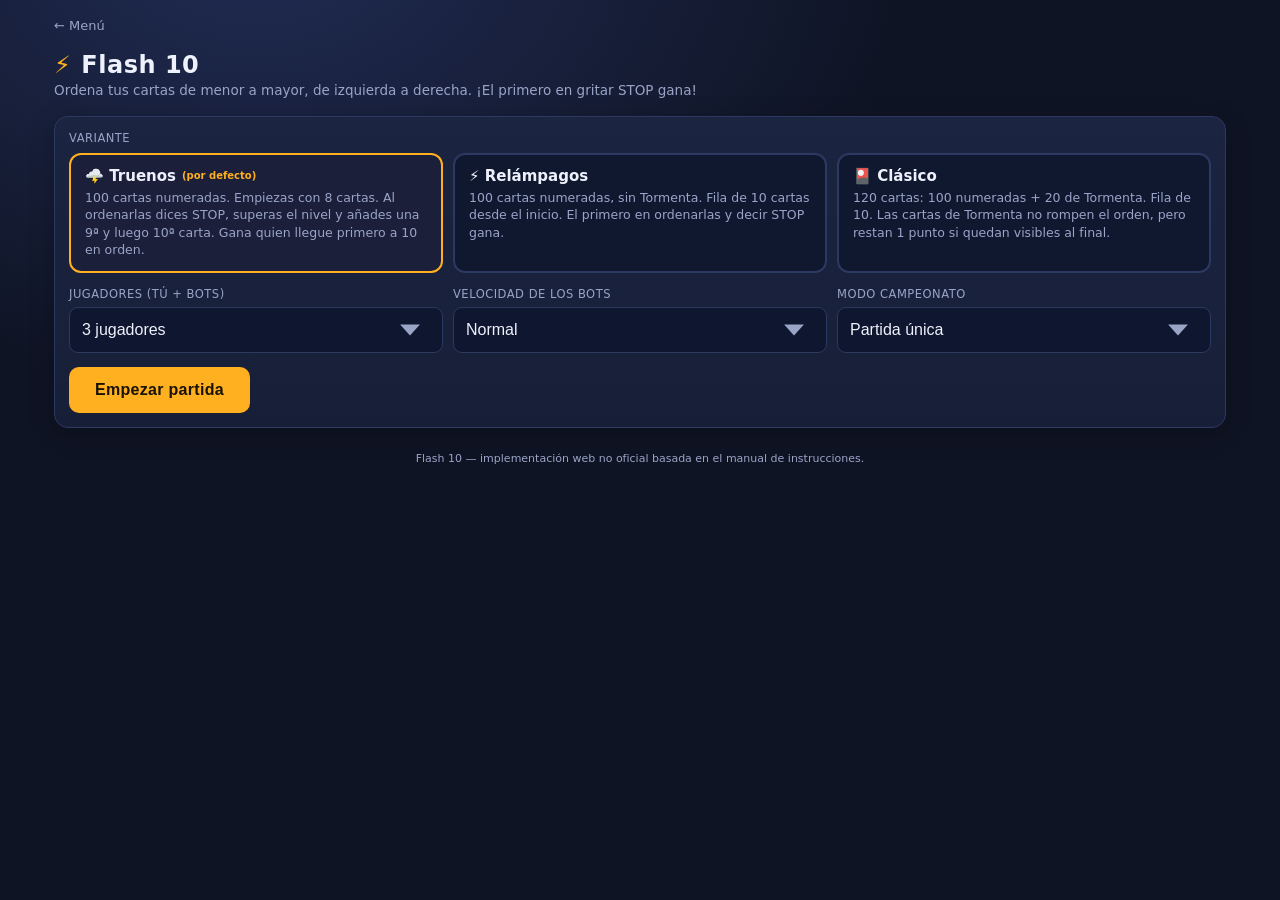
==== juego.html @ a61d8c2f "Flash10" ====
<!DOCTYPE html>
<html lang="es">
<head>
<meta charset="UTF-8">
<meta name="viewport" content="width=device-width, initial-scale=1.0, viewport-fit=cover">
<title>Flash 10</title>
<link rel="stylesheet" href="css/base.css">
<link rel="stylesheet" href="css/juego.css">
</head>
<body>
<div id="app">
  <a href="index.html" class="back-link">&larr; Menú</a>
  <h1><span class="bolt">⚡</span> Flash 10</h1>
  <p class="subtitle">Ordena tus cartas de menor a mayor, de izquierda a derecha. ¡El primero en gritar STOP gana!</p>

  <div id="setup" class="panel">
    <div class="field" style="gap:8px;">
      <label>Variante</label>
      <div class="mode-cards">
        <div class="mode-card selected" data-mode="truenos">
          <h3>🌩️ Truenos <span style="font-size:10px;color:var(--accent);">(por defecto)</span></h3>
          <p>100 cartas numeradas. Empiezas con 8 cartas. Al ordenarlas dices STOP, superas el nivel y añades una 9ª y luego 10ª carta. Gana quien llegue primero a 10 en orden.</p>
        </div>
        <div class="mode-card" data-mode="relampagos">
          <h3>⚡ Relámpagos</h3>
          <p>100 cartas numeradas, sin Tormenta. Fila de 10 cartas desde el inicio. El primero en ordenarlas y decir STOP gana.</p>
        </div>
        <div class="mode-card" data-mode="clasico">
          <h3>🎴 Clásico</h3>
          <p>120 cartas: 100 numeradas + 20 de Tormenta. Fila de 10. Las cartas de Tormenta no rompen el orden, pero restan 1 punto si quedan visibles al final.</p>
        </div>
      </div>
    </div>

    <div class="row">
      <div class="field">
        <label>Jugadores (tú + bots)</label>
        <select id="playerCount">
          <option value="2">2 jugadores</option>
          <option value="3" selected>3 jugadores</option>
          <option value="4">4 jugadores</option>
          <option value="5">5 jugadores</option>
          <option value="6">6 jugadores</option>
        </select>
      </div>
      <div class="field">
        <label>Velocidad de los bots</label>
        <select id="botSpeed">
          <option value="slow">Tranquila</option>
          <option value="normal" selected>Normal</option>
          <option value="fast">Rápida</option>
        </select>
      </div>
      <div class="field">
        <label>Modo campeonato</label>
        <select id="champMode">
          <option value="off" selected>Partida única</option>
          <option value="on">Jugar a X puntos</option>
        </select>
      </div>
      <div class="field" id="champTargetField" style="display:none;">
        <label>Puntos para ganar</label>
        <input type="number" inputmode="numeric" id="champTarget" value="50" min="10" max="200" step="5">
      </div>
    </div>

    <div class="row">
      <button id="startBtn">Empezar partida</button>
    </div>
  </div>

  <div id="game">
    <div class="panel topbar">
      <div class="info">
        <span class="badge">🃏 Variante: <b id="hudMode">Truenos</b></span>
        <span class="badge">🂠 Mazo: <b id="hudDeck">0</b></span>
        <span class="badge" id="champBadge" style="display:none;">🏆 Meta: <b id="hudTarget">50</b> pts</span>
      </div>
      <div class="row">
        <button class="secondary" id="newRoundBtn" title="Nueva partida">🔁 Nueva</button>
        <button class="ghost" id="changeSetupBtn" title="Cambiar configuración">⚙ Config</button>
      </div>
    </div>

    <div class="panel">
      <div class="deck-area">
        <div class="deck-pile" id="deckPile" title="Robar carta">MAZO</div>
        <div>
          <div style="font-size:12px;color:var(--text-dim);margin-bottom:4px;">Tu carta robada</div>
          <div class="hand-slot" id="handSlot">vacío</div>
        </div>
        <div class="controls">
          <button id="stopBtn" disabled>¡STOP!</button>
        </div>
      </div>
    </div>

    <div class="board panel" id="board"></div>

    <div class="panel">
      <div class="section-label">Registro de la partida</div>
      <div id="log"></div>
    </div>
  </div>

  <footer>Flash 10 — implementación web no oficial basada en el manual de instrucciones.</footer>
</div>

<div class="msg-toast" id="toast"></div>

<div id="overlay">
  <div class="panel box">
    <h2 id="overlayTitle">¡Fin de la partida!</h2>
    <p id="overlaySub" style="color:var(--text-dim);"></p>
    <table class="score-table" id="scoreTable"></table>
    <div class="actions">
      <button id="playAgainBtn">Jugar otra ronda</button>
      <button class="secondary" id="backToSetupBtn">Volver a configuración</button>
    </div>
  </div>
</div>

<script src="js/common.js"></script>
<script src="js/juego.js"></script>
</body>
</html>
---- css/base.css ----
/*
  Flash 10 — estilos base compartidos por las tres páginas
  (index.html, juego.html, marcador.html).
  Cada página además carga su propio css/<pagina>.css con lo específico.
*/

:root{
  --bg1:#0f1424;
  --panel:#1b2440;
  --panel-border:#2c3960;
  --accent:#ffb020;
  --accent2:#4fd1c5;
  --danger:#ff5d5d;
  --good:#4ade80;
  --text:#eef1fb;
  --text-dim:#9aa4c7;
}

*{ box-sizing:border-box; }

html,body{
  margin:0; padding:0; min-height:100%;
  background:radial-gradient(1200px 800px at 20% -10%, #202b52 0%, var(--bg1) 55%), var(--bg1);
  color:var(--text);
  font-family:'Segoe UI', system-ui, -apple-system, Roboto, Arial, sans-serif;
  overflow-x:hidden;
  -webkit-text-size-adjust:100%;
}

/* Utilidad para mostrar/ocultar secciones vía JS (classList.toggle('hidden')) */
.hidden{ display:none !important; }

/* Enlace "← Menú" para volver a la página de inicio */
.back-link{
  display:inline-block; color:var(--text-dim); font-size:13px;
  text-decoration:none; margin-bottom:8px; padding:4px 0;
}

/* Tarjeta contenedora usada en la mayoría de las secciones */
.panel{
  background:linear-gradient(180deg, var(--panel), #171f38);
  border:1px solid var(--panel-border);
  border-radius:14px;
  padding:14px;
  box-shadow:0 6px 24px rgba(0,0,0,0.25);
}

/* Fila de campos de formulario (label + input) que se pueden envolver en mobile */
.row{ display:flex; flex-wrap:wrap; gap:10px; align-items:flex-end; }
.field{ display:flex; flex-direction:column; gap:6px; flex:1 1 140px; min-width:0; }
.field label{ font-size:11.5px; color:var(--text-dim); text-transform:uppercase; letter-spacing:.5px; }

/* Título de sección dentro de un panel (ej. "Puntos de la ronda actual") */
.section-label{
  font-size:11.5px; color:var(--text-dim); margin-bottom:8px;
  text-transform:uppercase; letter-spacing:.4px;
}

select, input[type=number], input[type=text]{
  background:#0f1730; color:var(--text); border:1px solid var(--panel-border);
  border-radius:9px; padding:11px 12px; font-size:16px; outline:none;
  width:100%; min-height:46px;
  -webkit-appearance:none; appearance:none;
}
select{
  background-image:url("data:image/svg+xml;utf8,<svg xmlns='http://www.w3.org/2000/svg' viewBox='0 0 20 20' fill='%239aa4c7'><path d='M5.5 7.5l4.5 5 4.5-5z'/></svg>");
  background-repeat:no-repeat; background-position:right 10px center; padding-right:32px;
}
select:focus, input:focus{ border-color:var(--accent2); }

button{
  cursor:pointer; border:none; border-radius:10px; padding:12px 18px;
  font-size:14.5px; font-weight:600; letter-spacing:.3px;
  background:var(--accent); color:#1a1200;
  transition:transform .08s ease, filter .12s ease;
  min-height:46px;
  -webkit-tap-highlight-color:transparent;
}
button:hover{ filter:brightness(1.08); }
button:active{ transform:scale(0.97); }
button:disabled{ opacity:.35; cursor:not-allowed; filter:none; transform:none; }
button.secondary{ background:#25315a; color:var(--text); }
button.danger{ background:var(--danger); color:#2a0000; }
button.ghost{ background:transparent; color:var(--text-dim); border:1px solid var(--panel-border); }
button.small{ padding:9px 14px; font-size:13px; min-height:40px; }

.badge{
  display:inline-flex; align-items:center; gap:4px;
  background:#101830; border:1px solid var(--panel-border); border-radius:999px;
  padding:5px 10px; font-size:12px;
}
.badge b{ color:var(--text); }

.actions{ display:flex; gap:10px; flex-wrap:wrap; }

footer{ text-align:center; color:var(--text-dim); font-size:11px; margin-top:24px; }
---- css/juego.css ----
/*
  Página "Jugar online" (juego.html) — tablero de juego contra bots.
  Requiere css/base.css cargado antes que este archivo.
*/

:root{
  --card-back:#2c3960;
}

#app{ max-width:1200px; margin:0 auto; padding:14px 14px 50px; }

h1{ font-size:24px; margin:6px 0 2px; letter-spacing:.5px; display:flex; align-items:center; gap:10px; }
h1 .bolt{ color:var(--accent); }
.subtitle{ color:var(--text-dim); margin:0 0 16px; font-size:13.5px; line-height:1.4; }

/* ---- Pantalla de configuración ---- */
#setup{ display:flex; flex-direction:column; gap:14px; margin-bottom:18px; }

.mode-cards{ display:flex; gap:10px; flex-wrap:wrap; }
.mode-card{
  flex:1 1 200px; cursor:pointer; border:2px solid var(--panel-border);
  background:#101830; border-radius:12px; padding:12px 14px; transition:.15s;
}
.mode-card:hover{ border-color:var(--accent2); }
.mode-card.selected{ border-color:var(--accent); background:#1b1f3a; }
.mode-card h3{ margin:0 0 4px; font-size:15px; display:flex; align-items:center; gap:6px; }
.mode-card p{ margin:0; font-size:12.5px; color:var(--text-dim); line-height:1.4; }

#startBtn{ font-size:16px; padding:13px 26px; width:100%; }
@media (min-width:480px){ #startBtn{ width:auto; } }

/* ---- Pantalla de juego ---- */
#game{ display:none; flex-direction:column; gap:14px; }
#game.active{ display:flex; }

.topbar{ display:flex; flex-direction:column; gap:10px; }
.topbar .info{ display:flex; gap:10px; flex-wrap:wrap; font-size:12.5px; color:var(--text-dim); }
.topbar .info b{ color:var(--text); }
.topbar .row{ flex-wrap:nowrap; }
.topbar .row button{ flex:1 1 0; font-size:12.5px; padding:10px 8px; }
@media (min-width:600px){
  .topbar{ flex-direction:row; justify-content:space-between; align-items:center; }
  .topbar .row button{ flex:0 0 auto; font-size:14px; padding:11px 18px; }
}

.board{ display:grid; grid-template-columns: 1fr; gap:12px; }

.player-panel{
  border:1px solid var(--panel-border); border-radius:12px; padding:10px 12px;
  background:#121a33;
  transition: box-shadow .2s, border-color .2s;
  position:relative;
}
.player-panel.you{ border-color:var(--accent2); background:#0f2230; }
.player-panel.winner{ border-color:var(--good); box-shadow:0 0 0 2px var(--good) inset; }
.player-panel.thinking::after{
  content:''; position:absolute; top:10px; right:10px; width:8px; height:8px;
  border-radius:50%; background:var(--accent2); animation:pulse 1s infinite;
}
@keyframes pulse{ 0%{opacity:.2} 50%{opacity:1} 100%{opacity:.2} }

.player-head{ display:flex; justify-content:space-between; align-items:center; margin-bottom:8px; flex-wrap:wrap; gap:4px; }
.player-head .name{ font-weight:700; font-size:14px; display:flex; align-items:center; gap:6px; }
.player-head .name .you-tag{ font-size:10px; background:var(--accent2); color:#04302c; padding:2px 6px; border-radius:6px; font-weight:800; }
.player-head .meta{ font-size:11.5px; color:var(--text-dim); white-space:nowrap; }

.row-cards{ display:flex; gap:6px; flex-wrap:wrap; min-height:70px; align-items:flex-end; }

.pile{
  width:46px; height:64px; border-radius:7px; position:relative; cursor:default;
  display:flex; align-items:center; justify-content:center;
  font-weight:800; font-size:16px;
  border:1.5px solid rgba(255,255,255,0.08);
  user-select:none;
}
.pile.clickable{ cursor:pointer; outline-offset:2px; transition: transform .1s ease, box-shadow .1s ease; }
.pile.clickable:hover{ transform:translateY(-3px); box-shadow:0 6px 14px rgba(255,176,32,0.35); }
.pile .count{
  position:absolute; bottom:-7px; right:-4px; background:#0b1020; border:1px solid var(--panel-border);
  border-radius:999px; font-size:9px; padding:1px 4px; color:var(--text-dim); font-weight:700;
}
.pile .rayo-ic{ position:absolute; top:2px; right:3px; font-size:9px; }
.pile.back{
  background: repeating-linear-gradient(45deg, var(--card-back), var(--card-back) 6px, #24304f 6px, #24304f 12px);
  color:transparent;
}
.card-face{ background:#fff; color:#111; }
.card-face.storm{ background:#3a2b6b; color:#e6ddff; }

.hue-0{ background:#ffe9c7; color:#5a3400; }
.hue-1{ background:#c9f7d8; color:#0a4a24; }
.hue-2{ background:#c8e6ff; color:#0a3a66; }
.hue-3{ background:#ffd6e0; color:#6b0a2a; }
.hue-4{ background:#e4d6ff; color:#3a0a6b; }

.placeholder-pile{
  width:46px; height:64px; border-radius:7px; border:1.5px dashed var(--panel-border); opacity:.4;
}

.controls{ display:flex; align-items:center; gap:10px; margin-top:10px; flex-wrap:wrap; flex:1 1 auto; }
.controls button{ flex:1 1 auto; }
.deck-area{ display:flex; align-items:center; gap:10px; flex-wrap:wrap; }
.deck-pile{
  width:52px; height:72px; min-width:52px; border-radius:8px;
  background: repeating-linear-gradient(45deg, #35406b, #35406b 6px, #2b3557 6px, #2b3557 12px);
  border:1.5px solid var(--panel-border);
  display:flex; align-items:center; justify-content:center; font-size:11px; color:var(--text-dim); font-weight:700;
  cursor:pointer; position:relative; -webkit-tap-highlight-color:transparent;
}
.deck-pile:hover{ filter:brightness(1.15); }
.deck-pile.disabled{ cursor:not-allowed; opacity:.45; filter:none; }
.hand-slot{
  width:52px; height:72px; min-width:52px; border-radius:8px; border:1.5px dashed var(--accent2);
  display:flex; align-items:center; justify-content:center; font-size:11px; color:var(--text-dim);
}
.hand-slot.filled{ border-style:solid; }

#log{
  max-height:150px; overflow-y:auto; font-size:12.5px; color:var(--text-dim);
  display:flex; flex-direction:column-reverse; gap:3px;
}
#log .entry b{ color:var(--text); }
#log .entry.win{ color:var(--good); }
#log .entry.warn{ color:var(--danger); }

.msg-toast{
  position:fixed; bottom:calc(22px + env(safe-area-inset-bottom)); left:50%; transform:translateX(-50%);
  background:#101830; border:1px solid var(--panel-border); padding:10px 18px;
  border-radius:10px; font-size:14px; font-weight:600; box-shadow:0 8px 22px rgba(0,0,0,.4);
  opacity:0; pointer-events:none; transition:opacity .25s, transform .25s; z-index:50;
  max-width:calc(100vw - 32px); text-align:center;
}
.msg-toast.show{ opacity:1; transform:translateX(-50%) translateY(-6px); }
.msg-toast.good{ border-color:var(--good); color:var(--good); }
.msg-toast.bad{ border-color:var(--danger); color:var(--danger); }

#overlay{
  display:none; position:fixed; inset:0; background:rgba(6,9,20,.72);
  align-items:center; justify-content:center; z-index:100; padding:16px;
  padding-bottom:calc(16px + env(safe-area-inset-bottom));
}
#overlay.show{ display:flex; }
#overlay .box{ max-width:480px; width:100%; text-align:center; max-height:calc(100vh - 32px); overflow-y:auto; }
#overlay h2{ font-size:22px; margin:0 0 6px; }
#overlay .score-table{ width:100%; border-collapse:collapse; margin:14px 0; font-size:13px; }
#overlay .score-table th, #overlay .score-table td{ padding:6px 8px; text-align:left; border-bottom:1px solid var(--panel-border); }
#overlay .score-table th{ color:var(--text-dim); font-weight:600; }
#overlay .actions{ justify-content:center; margin-top:10px; }
#overlay .actions button{ flex:1 1 160px; }

@media (max-width:600px){
  .pile, .placeholder-pile{ width:38px; height:52px; font-size:13px; }
  .deck-pile, .hand-slot{ width:44px; height:60px; }
}
@media (max-width:380px){
  .pile, .placeholder-pile{ width:32px; height:44px; font-size:11.5px; }
  .row-cards{ gap:4px; }
}
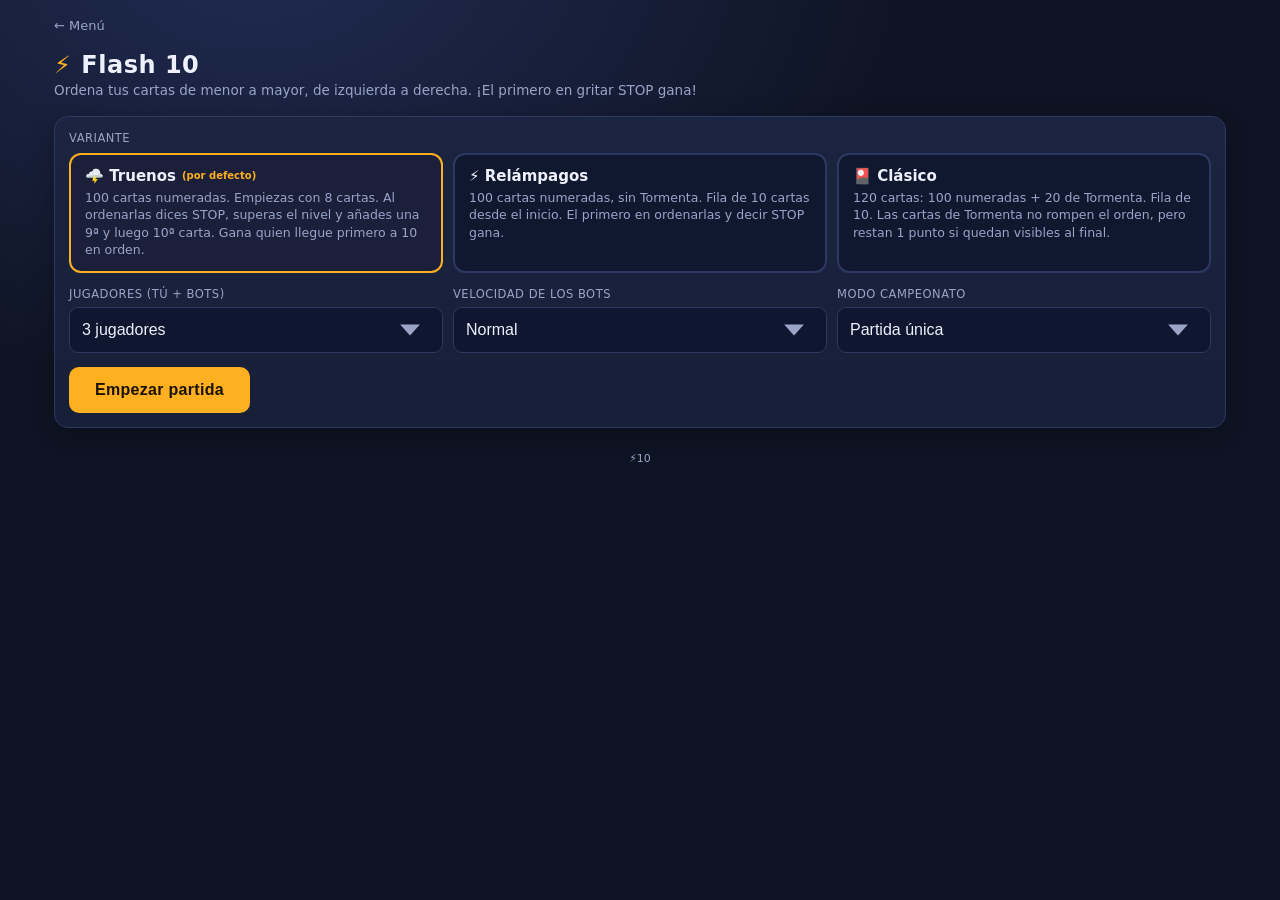
==== commit 11f63743: "minor changes" ====
--- a/juego.html
+++ b/juego.html
@@ -103,7 +103,7 @@
     </div>
   </div>
 
-  <footer>Flash 10 — implementación web no oficial basada en el manual de instrucciones.</footer>
+  <footer <span class="bolt">⚡</span>10</footer>
 </div>
 
 <div class="msg-toast" id="toast"></div>
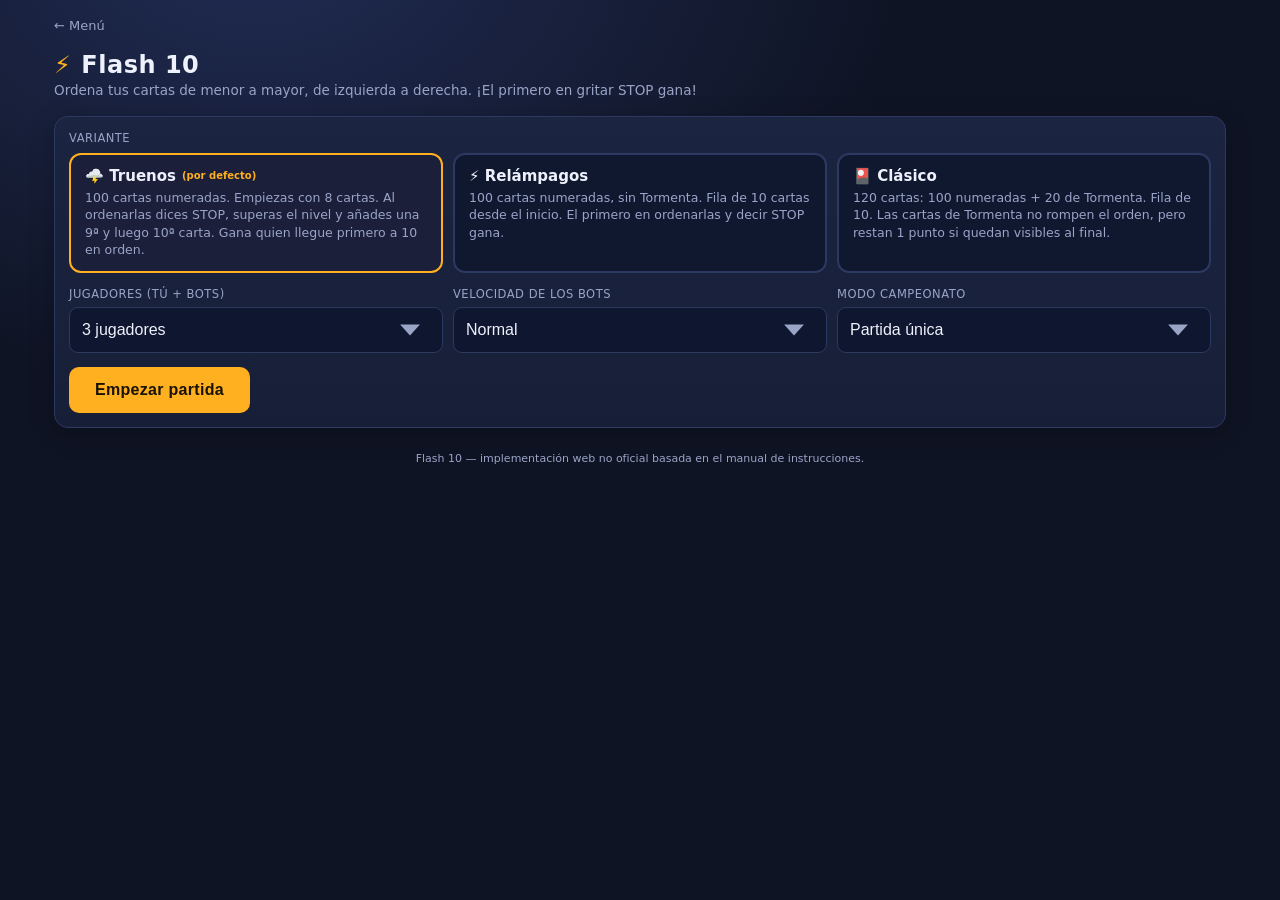
==== commit 4280ca41: "Restaura el footer y el título rotos por el commit "minor changes" El <footer> había quedado con la " ====
--- a/juego.html
+++ b/juego.html
@@ -103,7 +103,7 @@
     </div>
   </div>
 
-  <footer <span class="bolt">⚡</span>10</footer>
+  <footer>Flash 10 — implementación web no oficial basada en el manual de instrucciones.</footer>
 </div>
 
 <div class="msg-toast" id="toast"></div>
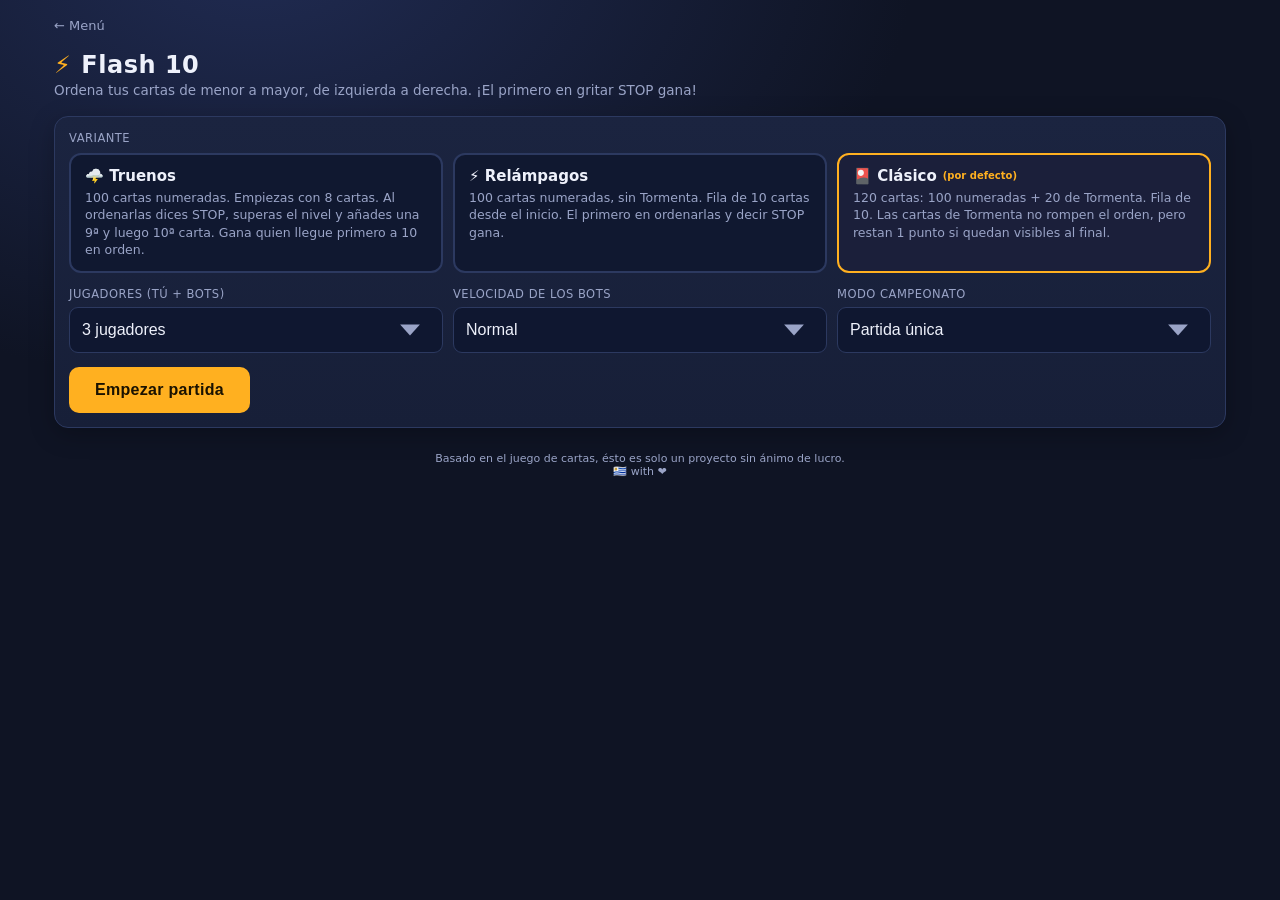
==== commit 48926cd0: "Footer Cambios en el footer" ====
--- a/juego.html
+++ b/juego.html
@@ -3,7 +3,7 @@
 <head>
 <meta charset="UTF-8">
 <meta name="viewport" content="width=device-width, initial-scale=1.0, viewport-fit=cover">
-<title>Flash 10</title>
+<title>⚡10</title>
 <link rel="stylesheet" href="css/base.css">
 <link rel="stylesheet" href="css/juego.css">
 </head>
@@ -17,16 +17,16 @@
     <div class="field" style="gap:8px;">
       <label>Variante</label>
       <div class="mode-cards">
-        <div class="mode-card selected" data-mode="truenos">
-          <h3>🌩️ Truenos <span style="font-size:10px;color:var(--accent);">(por defecto)</span></h3>
+        <div class="mode-card" data-mode="truenos">
+          <h3>🌩️ Truenos</h3>
           <p>100 cartas numeradas. Empiezas con 8 cartas. Al ordenarlas dices STOP, superas el nivel y añades una 9ª y luego 10ª carta. Gana quien llegue primero a 10 en orden.</p>
         </div>
         <div class="mode-card" data-mode="relampagos">
           <h3>⚡ Relámpagos</h3>
           <p>100 cartas numeradas, sin Tormenta. Fila de 10 cartas desde el inicio. El primero en ordenarlas y decir STOP gana.</p>
         </div>
-        <div class="mode-card" data-mode="clasico">
-          <h3>🎴 Clásico</h3>
+        <div class="mode-card selected" data-mode="clasico">
+          <h3>🎴 Clásico <span style="font-size:10px;color:var(--accent);">(por defecto)</span></h3>
           <p>120 cartas: 100 numeradas + 20 de Tormenta. Fila de 10. Las cartas de Tormenta no rompen el orden, pero restan 1 punto si quedan visibles al final.</p>
         </div>
       </div>
@@ -103,7 +103,7 @@
     </div>
   </div>
 
-  <footer>Flash 10 — implementación web no oficial basada en el manual de instrucciones.</footer>
+  <footer>Basado en el juego de cartas, ésto es solo un proyecto sin ánimo de lucro.<br>🇺🇾 with ❤️</footer>
 </div>
 
 <div class="msg-toast" id="toast"></div>
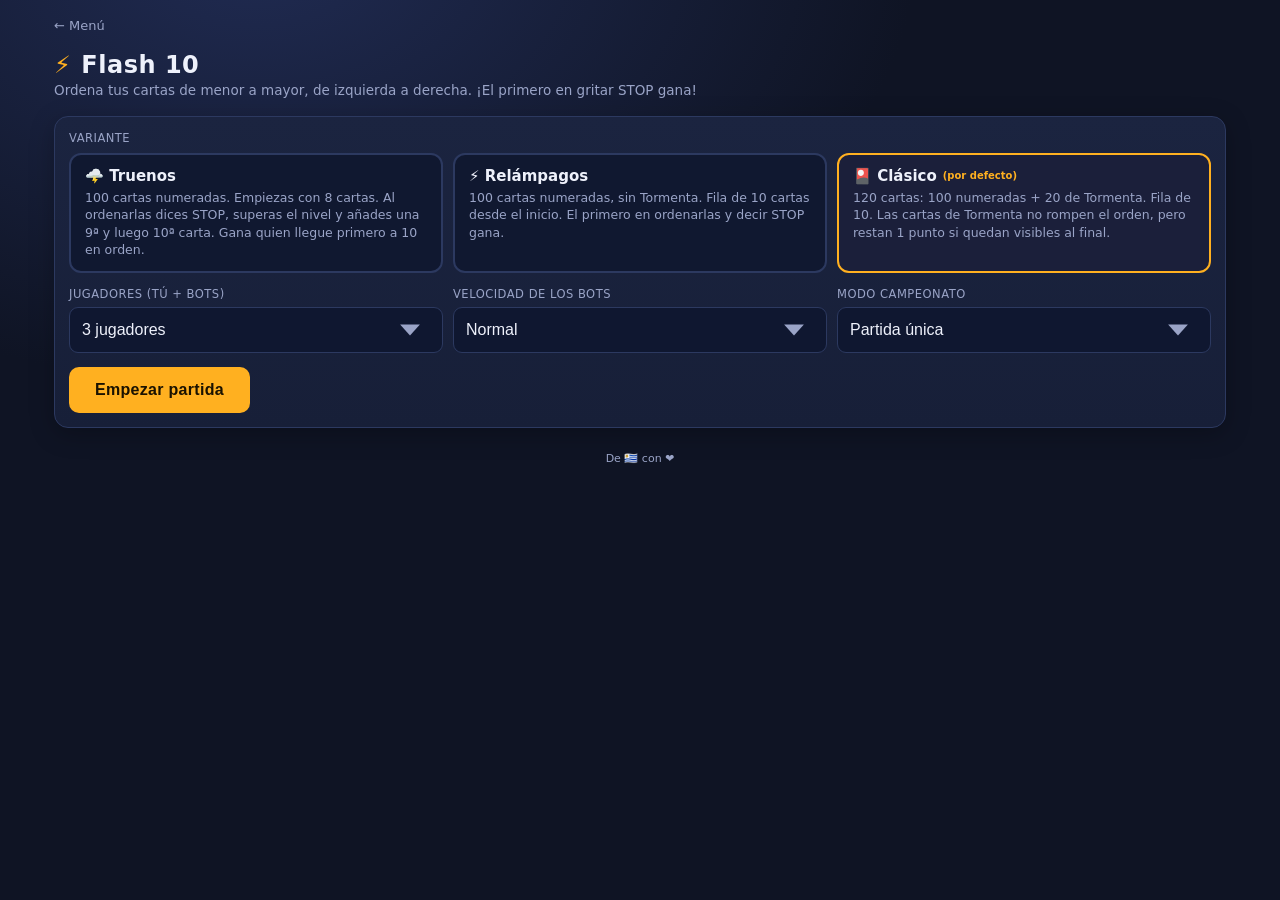
==== commit e0d2358b: "-" ====
--- a/juego.html
+++ b/juego.html
@@ -6,11 +6,15 @@
 <title>⚡10</title>
 <link rel="stylesheet" href="css/base.css">
 <link rel="stylesheet" href="css/juego.css">
+<link
+    rel="stylesheet"
+    href="https://cdnjs.cloudflare.com/ajax/libs/animate.css/4.1.1/animate.min.css"
+  />
 </head>
 <body>
 <div id="app">
   <a href="index.html" class="back-link">&larr; Menú</a>
-  <h1><span class="bolt">⚡</span> Flash 10</h1>
+  <h1><span class="bolt animate__animated animate__flash">⚡</span> Flash 10</h1>
   <p class="subtitle">Ordena tus cartas de menor a mayor, de izquierda a derecha. ¡El primero en gritar STOP gana!</p>
 
   <div id="setup" class="panel">
@@ -103,7 +107,7 @@
     </div>
   </div>
 
-  <footer>Basado en el juego de cartas, ésto es solo un proyecto sin ánimo de lucro.<br>🇺🇾 with ❤️</footer>
+  <footer>De 🇺🇾 con ❤️</footer>
 </div>
 
 <div class="msg-toast" id="toast"></div>
